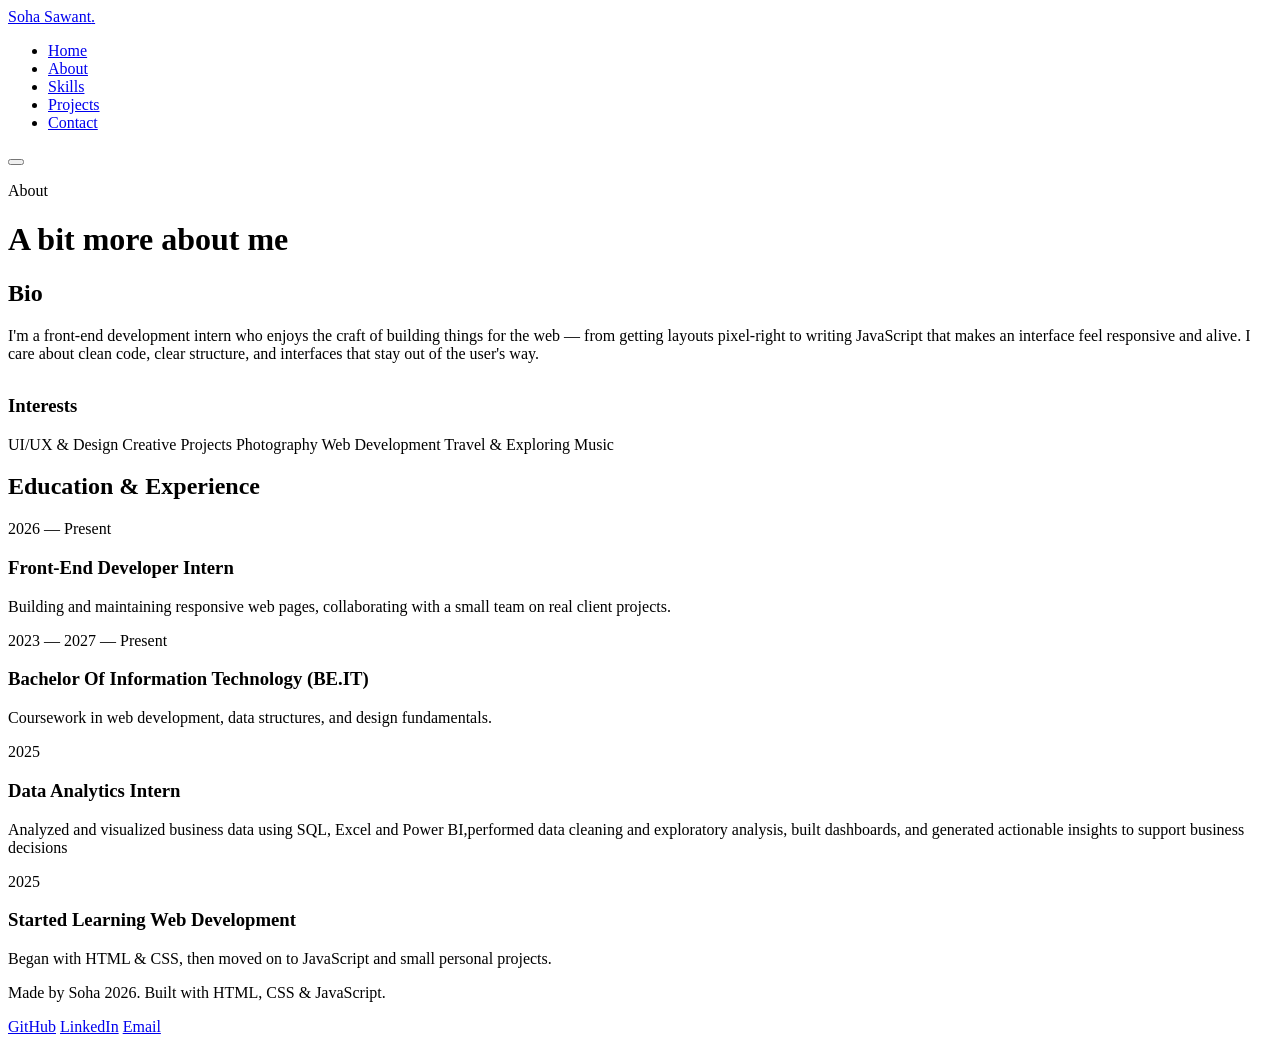
==== about.html @ 658889d8 "Add files via upload" ====
<!DOCTYPE html>
<html lang="en">
<head>
<meta charset="UTF-8" />
<meta name="viewport" content="width=device-width, initial-scale=1.0" />
<title>About — Soha</title>
<link rel="preconnect" href="https://fonts.googleapis.com">
<link href="https://fonts.googleapis.com/css2?family=Fraunces:wght@500;600;700&family=Inter:wght@400;500;600;700&family=IBM+Plex+Mono:wght@400;500&display=swap" rel="stylesheet">
<link rel="stylesheet" href="css/style.css" />
</head>
<body>

<nav class="site-nav">
  <div class="wrap">
    <a href="index.html" class="brand">Soha Sawant<span>.</span></a>
    <ul class="nav-links">
      <li><a href="index.html">Home</a></li>
      <li><a href="about.html" aria-current="page">About</a></li>
      <li><a href="skills.html">Skills</a></li>
      <li><a href="projects.html">Projects</a></li>
      <li><a href="contact.html">Contact</a></li>
    </ul>
    <button class="hamburger" aria-label="Toggle menu">
      <span></span><span></span><span></span>
    </button>
  </div>
</nav>

<header class="page-header wrap">
  <p class="eyebrow">About</p>
  <h1>A bit more about me</h1>
</header>

<section class="wrap">
  <div class="about-grid">
    <div>
      <h2>Bio</h2>
      <p class="muted">I'm a front-end development intern who enjoys the craft of building things for the web — from getting layouts pixel-right to writing JavaScript that makes an interface feel responsive and alive. I care about clean code, clear structure, and interfaces that stay out of the user's way.</p>

      <h3 style="margin-top:32px;">Interests</h3>
      <div class="interest-tags">
        <span>UI/UX & Design</span>
        <span>Creative Projects</span>
        <span>Photography</span>
        <span>Web Development</span>
        <span>Travel & Exploring</span>
        <span>Music</span>
      </div>
    </div>

    <div>
<h2>Education &amp; Experience</h2>
      <div class="timeline">
        <div class="timeline-item">
          <p class="when">2026  — Present</p>
          <h3>Front-End Developer Intern</h3>
          <p class="muted">Building and maintaining responsive web pages, collaborating with a small team on real client projects.</p>
        </div>
        <div class="timeline-item">
          <p class="when">2023 — 2027 — Present</p>
          <h3>Bachelor Of Information Technology (BE.IT)</h3>
          <p class="muted">Coursework in web development, data structures, and design fundamentals.</p>
        </div>
                <div class="timeline-item">
          <p class="when">2025</p>
          <h3>Data Analytics Intern</h3>
          <p class="muted">Analyzed and visualized business data using SQL, Excel and Power BI,performed data cleaning and exploratory analysis, built dashboards, and generated actionable insights to support business decisions</p>
        </div>
        <div class="timeline-item">
          <p class="when">2025</p>
          <h3>Started Learning Web Development</h3>
          <p class="muted">Began with HTML &amp; CSS, then moved on to JavaScript and small personal projects.</p>
        </div>
      </div>
    </div>
  </div>
</section>

<footer>
  <div class="wrap">
    <p> Made by Soha 2026. Built with HTML, CSS &amp; JavaScript.</p>
    <div class="social-row">
      <a href="https://github.com/sohaa01" target="_blank" rel="noopener">GitHub</a>
      <a href="https://linkedin.com/in/soha-sawant-56a708376" target="_blank" rel="noopener">LinkedIn</a>
      <a href="mailto:sawantsoha035@gmail.com">Email</a>
    </div>
  </div>
</footer>

<script src="js/main.js"></script>
</body>
</html>
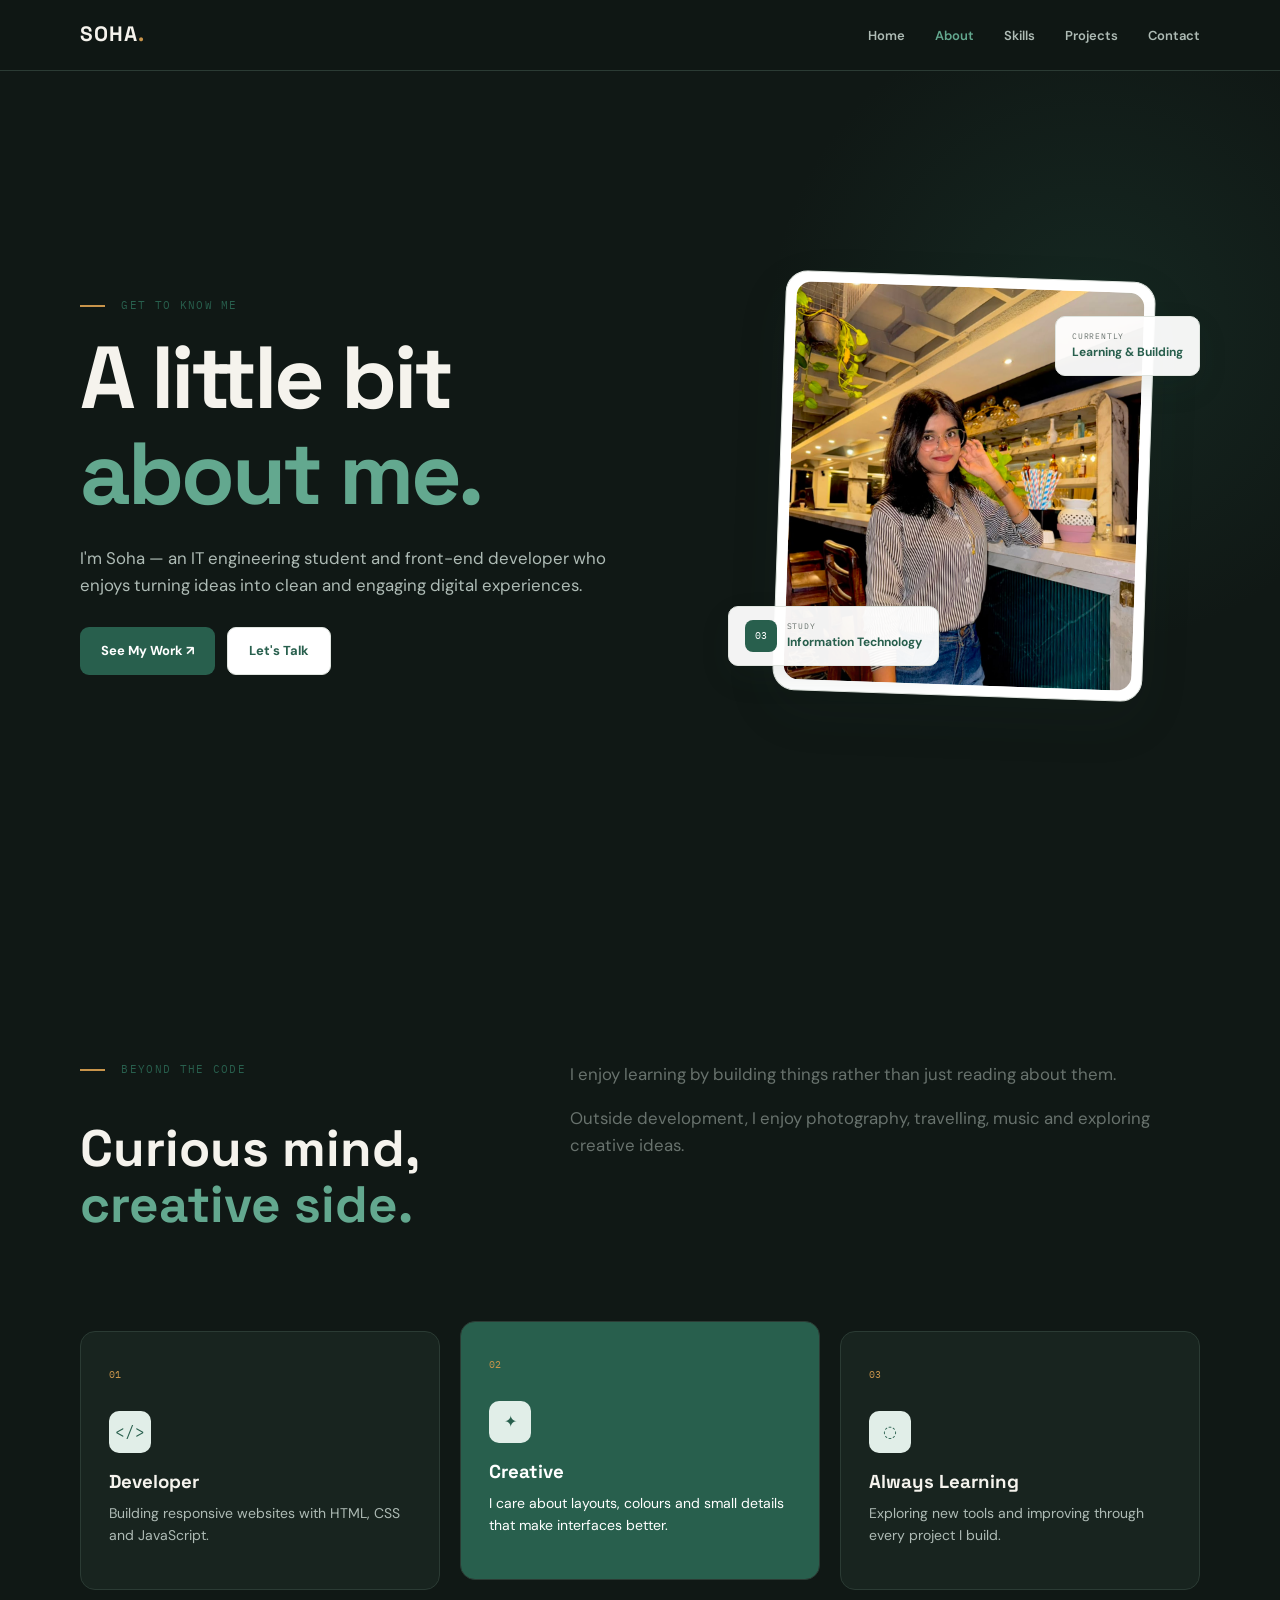
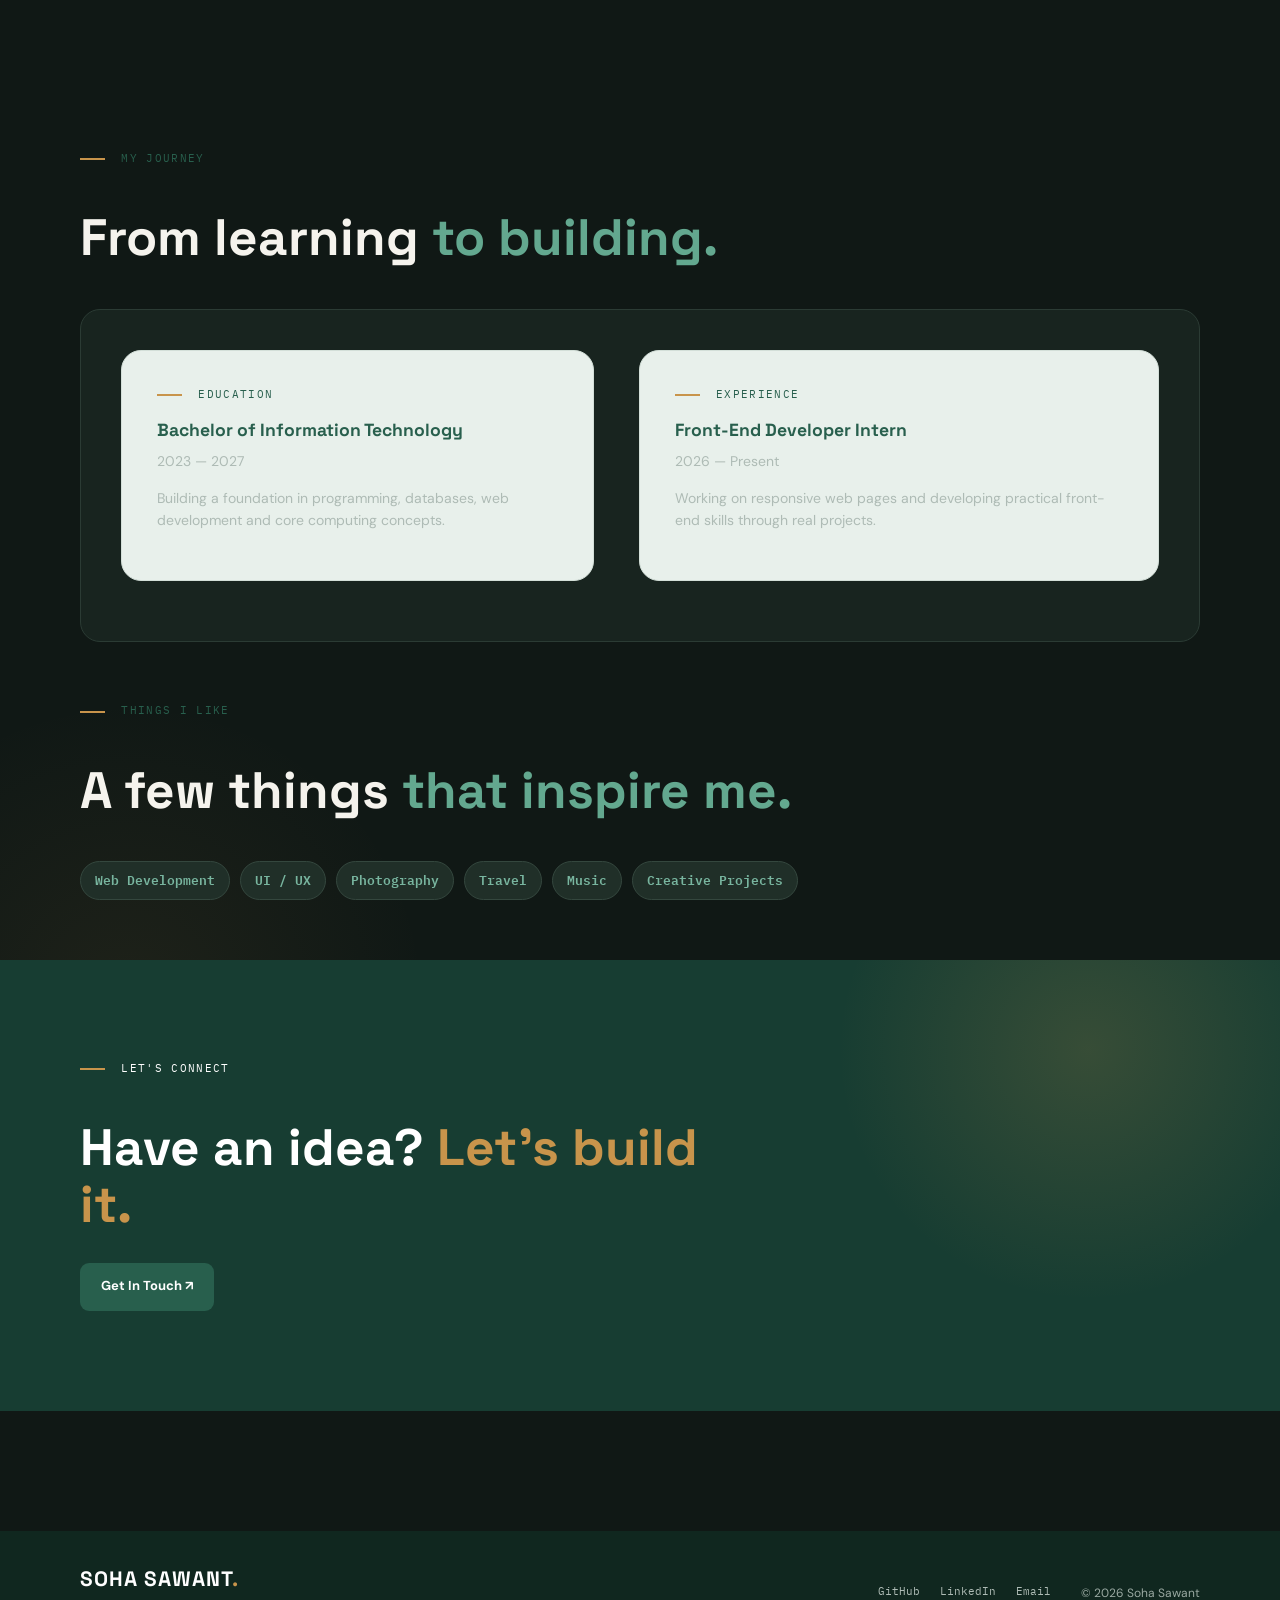
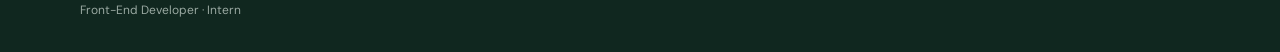
==== commit fd889906: "Update about.html" ====
--- a/about.html
+++ b/about.html
@@ -1,92 +1,473 @@
 <!DOCTYPE html>
 <html lang="en">
 <head>
-<meta charset="UTF-8" />
-<meta name="viewport" content="width=device-width, initial-scale=1.0" />
-<title>About — Soha</title>
-<link rel="preconnect" href="https://fonts.googleapis.com">
-<link href="https://fonts.googleapis.com/css2?family=Fraunces:wght@500;600;700&family=Inter:wght@400;500;600;700&family=IBM+Plex+Mono:wght@400;500&display=swap" rel="stylesheet">
-<link rel="stylesheet" href="css/style.css" />
+  <meta charset="UTF-8" />
+  <meta name="viewport" content="width=device-width, initial-scale=1.0" />
+
+  <title>About — Soha Sawant</title>
+
+  <meta
+    name="description"
+    content="About Soha Sawant — IT engineering student and front-end developer."
+  />
+
+  <link rel="preconnect" href="https://fonts.googleapis.com">
+  <link rel="preconnect" href="https://fonts.gstatic.com" crossorigin>
+
+  <link
+    href="https://fonts.googleapis.com/css2?family=DM+Sans:wght@400;500;600;700&family=Space+Grotesk:wght@500;600;700&family=IBM+Plex+Mono:wght@400;500&display=swap"
+    rel="stylesheet"
+  >
+
+  <link rel="stylesheet" href="css/style.css" />
 </head>
+
 <body>
 
+<!-- ================= NAVIGATION ================= -->
+
 <nav class="site-nav">
+
+  <div class="wrap nav-inner">
+
+    <a href="index.html" class="brand">
+      SOHA<span>.</span>
+    </a>
+
+    <ul class="nav-links">
+
+      <li><a href="index.html">Home</a></li>
+
+      <li><a href="about.html" aria-current="page">About</a></li>
+
+      <li><a href="skills.html">Skills</a></li>
+
+      <li><a href="projects.html">Projects</a></li>
+
+      <li><a href="contact.html">Contact</a></li>
+
+    </ul>
+
+    <button
+      class="hamburger"
+      aria-label="Toggle menu"
+      type="button"
+    >
+      <span></span>
+      <span></span>
+      <span></span>
+    </button>
+
+  </div>
+
+</nav>
+
+
+<main>
+
+<!-- ================= ABOUT HERO ================= -->
+
+<section class="hero about-hero">
+
+  <div class="wrap hero-grid">
+
+    <div class="hero-content">
+
+      <p class="eyebrow">
+        Get to know me
+      </p>
+
+      <h1>
+        A little bit
+        <span>about me.</span>
+      </h1>
+
+      <p class="tagline">
+        I'm Soha — an IT engineering student and
+        front-end developer who enjoys turning ideas
+        into clean and engaging digital experiences.
+      </p>
+
+      <div class="cta-row">
+
+        <a
+          href="projects.html"
+          class="btn btn-primary"
+        >
+          See My Work ↗
+        </a>
+
+        <a
+          href="contact.html"
+          class="btn btn-ghost"
+        >
+          Let's Talk
+        </a>
+
+      </div>
+
+    </div>
+
+
+    <!-- ABOUT VISUAL -->
+
+    <div class="hero-visual">
+
+      <div class="hero-photo">
+
+        <img
+          src="images/myimage.jpg.jpeg"
+          alt="Soha Sawant"
+        />
+
+      </div>
+
+      <div class="floating-card card-top">
+
+        <span class="floating-label">
+          CURRENTLY
+        </span>
+
+        <strong>
+          Learning & Building
+        </strong>
+
+      </div>
+
+      <div class="floating-card card-bottom">
+
+        <span class="floating-number">
+          03
+        </span>
+
+        <div>
+
+          <small>STUDY</small>
+
+          <strong>
+            Information Technology
+          </strong>
+
+        </div>
+
+      </div>
+
+    </div>
+
+  </div>
+
+</section>
+
+
+<!-- ================= QUICK FACTS ================= -->
+
+<section class="intro-section">
+
   <div class="wrap">
-    <a href="index.html" class="brand">Soha Sawant<span>.</span></a>
-    <ul class="nav-links">
-      <li><a href="index.html">Home</a></li>
-      <li><a href="about.html" aria-current="page">About</a></li>
-      <li><a href="skills.html">Skills</a></li>
-      <li><a href="projects.html">Projects</a></li>
-      <li><a href="contact.html">Contact</a></li>
-    </ul>
-    <button class="hamburger" aria-label="Toggle menu">
-      <span></span><span></span><span></span>
-    </button>
-  </div>
-</nav>
-
-<header class="page-header wrap">
-  <p class="eyebrow">About</p>
-  <h1>A bit more about me</h1>
-</header>
-
-<section class="wrap">
-  <div class="about-grid">
+
+    <div class="intro-grid">
+
+      <div>
+
+        <p class="eyebrow">
+          Beyond the Code
+        </p>
+
+        <h2>
+          Curious mind,
+          <span>creative side.</span>
+        </h2>
+
+      </div>
+
+      <div class="intro-copy">
+
+        <p>
+          I enjoy learning by building things rather than
+          just reading about them.
+        </p>
+
+        <p>
+          Outside development, I enjoy photography,
+          travelling, music and exploring creative ideas.
+        </p>
+
+      </div>
+
+    </div>
+
+
+    <!-- INFO CARDS -->
+
+    <div class="feature-grid">
+
+      <article class="feature-card">
+
+        <span class="feature-number">
+          01
+        </span>
+
+        <div class="feature-icon">
+          &lt;/&gt;
+        </div>
+
+        <h3>
+          Developer
+        </h3>
+
+        <p>
+          Building responsive websites with
+          HTML, CSS and JavaScript.
+        </p>
+
+      </article>
+
+
+      <article class="feature-card featured">
+
+        <span class="feature-number">
+          02
+        </span>
+
+        <div class="feature-icon">
+          ✦
+        </div>
+
+        <h3>
+          Creative
+        </h3>
+
+        <p>
+          I care about layouts, colours and
+          small details that make interfaces better.
+        </p>
+
+      </article>
+
+
+      <article class="feature-card">
+
+        <span class="feature-number">
+          03
+        </span>
+
+        <div class="feature-icon">
+          ◌
+        </div>
+
+        <h3>
+          Always Learning
+        </h3>
+
+        <p>
+          Exploring new tools and improving
+          through every project I build.
+        </p>
+
+      </article>
+
+    </div>
+
+  </div>
+
+</section>
+
+
+<!-- ================= JOURNEY ================= -->
+
+<section>
+
+  <div class="wrap">
+
+    <div class="section-head">
+
+      <p class="eyebrow">
+        My Journey
+      </p>
+
+      <h2>
+        From learning
+        <span>to building.</span>
+      </h2>
+
+    </div>
+
+
+    <div class="about-grid">
+
+      <div>
+
+        <p class="eyebrow">
+          Education
+        </p>
+
+        <h3>
+          Bachelor of Information Technology
+        </h3>
+
+        <p class="muted">
+          2023 — 2027
+        </p>
+
+        <p class="muted">
+          Building a foundation in programming,
+          databases, web development and core
+          computing concepts.
+        </p>
+
+      </div>
+
+
+      <div>
+
+        <p class="eyebrow">
+          Experience
+        </p>
+
+        <h3>
+          Front-End Developer Intern
+        </h3>
+
+        <p class="muted">
+          2026 — Present
+        </p>
+
+        <p class="muted">
+          Working on responsive web pages and
+          developing practical front-end skills
+          through real projects.
+        </p>
+
+      </div>
+
+    </div>
+
+  </div>
+
+</section>
+
+
+<!-- ================= INTERESTS ================= -->
+
+<section>
+
+  <div class="wrap">
+
+    <div class="section-head">
+
+      <p class="eyebrow">
+        Things I Like
+      </p>
+
+      <h2>
+        A few things
+        <span>that inspire me.</span>
+      </h2>
+
+    </div>
+
+    <div class="interest-tags">
+
+      <span>Web Development</span>
+
+      <span>UI / UX</span>
+
+      <span>Photography</span>
+
+      <span>Travel</span>
+
+      <span>Music</span>
+      
+      <span>Creative Projects</span>
+
+    </div>
+
+  </div>
+
+</section>
+
+
+<!-- ================= CTA ================= -->
+
+<section class="home-cta">
+
+  <div class="wrap">
+
+    <p class="eyebrow">
+      Let's Connect
+    </p>
+
+    <h2>
+      Have an idea?
+      <span>Let's build it.</span>
+    </h2>
+
+    <a
+      href="contact.html"
+      class="btn btn-primary"
+    >
+      Get In Touch ↗
+    </a>
+
+  </div>
+
+</section>
+
+</main>
+
+
+<!-- ================= FOOTER ================= -->
+
+<footer>
+
+  <div class="wrap footer-inner">
+
     <div>
-      <h2>Bio</h2>
-      <p class="muted">I'm a front-end development intern who enjoys the craft of building things for the web — from getting layouts pixel-right to writing JavaScript that makes an interface feel responsive and alive. I care about clean code, clear structure, and interfaces that stay out of the user's way.</p>
-
-      <h3 style="margin-top:32px;">Interests</h3>
-      <div class="interest-tags">
-        <span>UI/UX & Design</span>
-        <span>Creative Projects</span>
-        <span>Photography</span>
-        <span>Web Development</span>
-        <span>Travel & Exploring</span>
-        <span>Music</span>
-      </div>
-    </div>
-
-    <div>
-<h2>Education &amp; Experience</h2>
-      <div class="timeline">
-        <div class="timeline-item">
-          <p class="when">2026  — Present</p>
-          <h3>Front-End Developer Intern</h3>
-          <p class="muted">Building and maintaining responsive web pages, collaborating with a small team on real client projects.</p>
-        </div>
-        <div class="timeline-item">
-          <p class="when">2023 — 2027 — Present</p>
-          <h3>Bachelor Of Information Technology (BE.IT)</h3>
-          <p class="muted">Coursework in web development, data structures, and design fundamentals.</p>
-        </div>
-                <div class="timeline-item">
-          <p class="when">2025</p>
-          <h3>Data Analytics Intern</h3>
-          <p class="muted">Analyzed and visualized business data using SQL, Excel and Power BI,performed data cleaning and exploratory analysis, built dashboards, and generated actionable insights to support business decisions</p>
-        </div>
-        <div class="timeline-item">
-          <p class="when">2025</p>
-          <h3>Started Learning Web Development</h3>
-          <p class="muted">Began with HTML &amp; CSS, then moved on to JavaScript and small personal projects.</p>
-        </div>
-      </div>
-    </div>
-  </div>
-</section>
-
-<footer>
-  <div class="wrap">
-    <p> Made by Soha 2026. Built with HTML, CSS &amp; JavaScript.</p>
+
+      <a href="index.html" class="footer-brand">
+        SOHA SAWANT<span>.</span>
+      </a>
+
+      <p>
+        Front-End Developer · Intern
+      </p>
+
+    </div>
+
     <div class="social-row">
-      <a href="https://github.com/sohaa01" target="_blank" rel="noopener">GitHub</a>
-      <a href="https://linkedin.com/in/soha-sawant-56a708376" target="_blank" rel="noopener">LinkedIn</a>
-      <a href="mailto:sawantsoha035@gmail.com">Email</a>
-    </div>
-  </div>
+
+      <a
+        href="https://github.com/sohaa01"
+        target="_blank"
+        rel="noopener"
+      >
+        GitHub
+      </a>
+
+      <a
+        href="https://linkedin.com/in/soha-sawant-56a708376"
+        target="_blank"
+        rel="noopener"
+      >
+        LinkedIn
+      </a>
+
+      <a href="mailto:sawantsoha035@gmail.com">
+        Email
+      </a>
+
+    </div>
+
+    <p class="copyright">
+      © 2026 Soha Sawant
+    </p>
+
+  </div>
+
 </footer>
 
+
 <script src="js/main.js"></script>
+
 </body>
 </html>
--- a/css/style.css
+++ b/css/style.css
@@ -0,0 +1,2842 @@
+/* ================================
+   SOHA — PORTFOLIO
+   ================================ */
+
+:root {
+  --bg: #f7f4ed;
+  --white: #fff;
+  --green: #285f4d;
+  --dark-green: #173d32;
+  --gold: #c8944b;
+  --light-green: #e1eee8;
+  --text: #18221e;
+  --muted: #68726d;
+  --border: #dfe4df;
+
+  --heading: "Space Grotesk", sans-serif;
+  --body: "DM Sans", sans-serif;
+  --mono: "IBM Plex Mono", monospace;
+}
+
+* {
+  box-sizing: border-box;
+}
+
+html {
+  scroll-behavior: smooth;
+}
+
+body {
+  margin: 0;
+  background: var(--bg);
+  color: var(--text);
+  font-family: var(--body);
+  line-height: 1.6;
+  overflow-x: hidden;
+}
+
+a {
+  text-decoration: none;
+  color: inherit;
+}
+
+img {
+  display: block;
+  max-width: 100%;
+}
+
+.wrap {
+  width: min(1120px, calc(100% - 64px));
+  margin: auto;
+}
+
+h1,
+h2,
+h3 {
+  font-family: var(--heading);
+  line-height: 1.1;
+}
+
+h1 {
+  font-size: clamp(3rem, 7vw, 5.5rem);
+  margin: 15px 0 22px;
+  letter-spacing: -3px;
+}
+
+h2 {
+  font-size: clamp(2rem, 4vw, 3.3rem);
+}
+
+h3 {
+  margin-bottom: 10px;
+}
+
+p {
+  margin-top: 0;
+}
+
+h1 span,
+h2 span {
+  color: var(--green);
+}
+
+.eyebrow {
+  color: var(--green);
+  font-family: var(--mono);
+  font-size: 11px;
+  letter-spacing: .12em;
+  text-transform: uppercase;
+}
+
+.eyebrow::before {
+  content: "";
+  display: inline-block;
+  width: 25px;
+  height: 2px;
+  margin-right: 8px;
+  vertical-align: middle;
+  background: var(--gold);
+}
+
+
+/* ================================
+   NAVIGATION
+   ================================ */
+
+.site-nav {
+  position: sticky;
+  top: 0;
+  z-index: 100;
+  background: rgba(247, 244, 237, .9);
+  backdrop-filter: blur(12px);
+  border-bottom: 1px solid var(--border);
+}
+
+.nav-inner {
+  min-height: 70px;
+  display: flex;
+  align-items: center;
+  justify-content: space-between;
+}
+
+.brand,
+.footer-brand {
+  font-family: var(--heading);
+  font-weight: 700;
+  font-size: 1.3rem;
+  letter-spacing: .05em;
+}
+
+.brand span,
+.footer-brand span {
+  color: var(--gold);
+}
+
+.nav-links {
+  display: flex;
+  gap: 30px;
+  list-style: none;
+  margin: 0;
+  padding: 0;
+}
+
+.nav-links a {
+  color: var(--muted);
+  font-size: 13px;
+  font-weight: 600;
+}
+
+.nav-links a:hover,
+.nav-links a[aria-current="page"] {
+  color: var(--green);
+}
+
+.hamburger {
+  display: none;
+  padding: 8px;
+  background: var(--white);
+  border: 1px solid var(--border);
+  border-radius: 8px;
+}
+
+.hamburger span {
+  display: block;
+  width: 21px;
+  height: 2px;
+  margin: 4px;
+  background: var(--text);
+}
+
+
+/* ================================
+   HERO
+   ================================ */
+
+.hero {
+  position: relative;
+  padding: 100px 0;
+  min-height: calc(100vh - 70px);
+  display: flex;
+  align-items: center;
+}
+
+.hero-grid {
+  display: grid;
+  grid-template-columns: 1.1fr .9fr;
+  align-items: center;
+  gap: 70px;
+}
+
+.availability {
+  display: inline-flex;
+  align-items: center;
+  gap: 8px;
+  padding: 7px 12px;
+  border: 1px solid var(--border);
+  border-radius: 30px;
+  background: var(--white);
+  color: var(--green);
+  font-family: var(--mono);
+  font-size: 10px;
+}
+
+.availability-dot {
+  width: 7px;
+  height: 7px;
+  border-radius: 50%;
+  background: #4ba66e;
+}
+
+.tagline {
+  max-width: 590px;
+  color: var(--muted);
+  font-size: 1.05rem;
+}
+
+.tagline strong {
+  color: var(--text);
+}
+
+.cta-row {
+  display: flex;
+  gap: 12px;
+  flex-wrap: wrap;
+  margin-top: 28px;
+}
+
+.btn {
+  display: inline-flex;
+  align-items: center;
+  justify-content: center;
+  gap: 8px;
+  min-height: 48px;
+  padding: 12px 21px;
+  border-radius: 9px;
+  font-size: 13px;
+  font-weight: 700;
+  transition: .2s;
+}
+
+.btn-primary {
+  background: var(--green);
+  color: white;
+}
+
+.btn-primary:hover {
+  background: var(--dark-green);
+  transform: translateY(-2px);
+}
+
+.btn-ghost {
+  background: var(--white);
+  color: var(--green);
+  border: 1px solid var(--border);
+}
+
+.btn-ghost:hover {
+  background: var(--light-green);
+  border-color: var(--green);
+}
+
+.social-row {
+  display: flex;
+  gap: 20px;
+  flex-wrap: wrap;
+  margin-top: 25px;
+}
+
+.social-row a {
+  color: var(--muted);
+  font-family: var(--mono);
+  font-size: 11px;
+}
+
+.social-row a:hover {
+  color: var(--green);
+}
+
+
+/* ================================
+   PHOTO
+   ================================ */
+
+.hero-visual {
+  position: relative;
+  min-height: 470px;
+  display: flex;
+  align-items: center;
+  justify-content: center;
+}
+
+.hero-photo {
+  width: min(100%, 370px);
+  aspect-ratio: .88 / 1;
+  padding: 10px;
+  background: var(--white);
+  border: 1px solid var(--border);
+  border-radius: 22px;
+  box-shadow: 0 20px 50px rgba(30, 55, 45, .1);
+  transform: rotate(2deg);
+}
+
+.hero-photo img {
+  width: 100%;
+  height: 100%;
+  object-fit: cover;
+  border-radius: 15px;
+}
+
+.visual-circle {
+  position: absolute;
+  width: 360px;
+  height: 360px;
+  border: 1px solid #b9d0c5;
+  border-radius: 50%;
+  z-index: -1;
+}
+
+.hero-orb {
+  position: absolute;
+  border-radius: 50%;
+  z-index: -2;
+}
+
+.hero-orb-one {
+  width: 220px;
+  height: 220px;
+  right: -70px;
+  top: 20px;
+  background: rgba(200, 148, 75, .12);
+}
+
+.hero-orb-two {
+  width: 160px;
+  height: 160px;
+  left: -80px;
+  bottom: 30px;
+  background: rgba(40, 95, 77, .08);
+}
+
+
+/* ================================
+   FLOATING CARDS
+   ================================ */
+
+.floating-card {
+  position: absolute;
+  padding: 13px 16px;
+  background: rgba(255,255,255,.95);
+  border: 1px solid var(--border);
+  border-radius: 10px;
+  box-shadow: 0 12px 30px rgba(30,55,45,.1);
+  font-size: 12px;
+}
+
+.card-top {
+  top: 65px;
+  right: 0;
+}
+
+.card-bottom {
+  bottom: 55px;
+  left: 0;
+  display: flex;
+  align-items: center;
+  gap: 10px;
+}
+
+.floating-label,
+.floating-card small {
+  display: block;
+  color: var(--muted);
+  font-family: var(--mono);
+  font-size: 8px;
+  letter-spacing: .1em;
+}
+
+.floating-card strong {
+  color: var(--green);
+}
+
+.floating-number {
+  display: grid;
+  place-items: center;
+  width: 32px;
+  height: 32px;
+  background: var(--green);
+  color: white;
+  border-radius: 8px;
+  font-family: var(--mono);
+  font-size: 10px;
+}
+
+
+/* ================================
+   MARQUEE
+   ================================ */
+
+.marquee-section {
+  overflow: hidden;
+  padding: 18px 0;
+  background: var(--dark-green);
+  color: white;
+}
+
+.marquee-track {
+  display: flex;
+  width: max-content;
+  gap: 28px;
+  align-items: center;
+  white-space: nowrap;
+  animation: move 20s linear infinite;
+}
+
+.marquee-track span {
+  font-family: var(--mono);
+  font-size: 11px;
+  letter-spacing: .1em;
+}
+
+.marquee-track b {
+  color: var(--gold);
+}
+
+
+/* ================================
+   INTRO
+   ================================ */
+
+.intro-section {
+  padding: 100px 0;
+}
+
+.intro-grid {
+  display: grid;
+  grid-template-columns: .8fr 1.2fr;
+  gap: 70px;
+  margin-bottom: 55px;
+}
+
+.intro-copy {
+  color: var(--muted);
+  font-size: 1.05rem;
+}
+
+.text-link {
+  display: inline-block;
+  margin-top: 10px;
+  color: var(--green);
+  font-family: var(--mono);
+  font-size: 12px;
+}
+
+.text-link:hover {
+  color: var(--gold);
+}
+
+
+/* ================================
+   FEATURE CARDS
+   ================================ */
+
+.feature-grid {
+  display: grid;
+  grid-template-columns: repeat(3, 1fr);
+  gap: 20px;
+}
+
+.feature-card {
+  padding: 28px;
+  min-height: 230px;
+  background: var(--white);
+  border: 1px solid var(--border);
+  border-radius: 15px;
+  transition: .25s;
+}
+
+.feature-card:hover {
+  transform: translateY(-6px);
+  box-shadow: 0 18px 40px rgba(30,55,45,.1);
+}
+
+.feature-card.featured {
+  background: var(--green);
+  color: white;
+  transform: translateY(-10px);
+}
+
+.feature-card.featured:hover {
+  transform: translateY(-15px);
+}
+
+.feature-card.featured h3,
+.feature-card.featured p {
+  color: white;
+}
+
+.feature-number {
+  color: var(--gold);
+  font-family: var(--mono);
+  font-size: 10px;
+}
+
+.feature-icon {
+  width: 42px;
+  height: 42px;
+  display: grid;
+  place-items: center;
+  margin: 25px 0 18px;
+  border-radius: 10px;
+  background: var(--light-green);
+  color: var(--green);
+  font-family: var(--mono);
+}
+
+.feature-card p {
+  color: var(--muted);
+  font-size: 14px;
+}
+
+
+/* ================================
+   CTA
+   ================================ */
+
+.home-cta {
+  padding: 100px 0;
+  background:
+    radial-gradient(circle at 85% 20%, rgba(200,148,75,.18), transparent 250px),
+    var(--dark-green);
+  color: white;
+}
+
+.home-cta h2 {
+  max-width: 650px;
+  margin-bottom: 30px;
+  color: white;
+}
+
+.home-cta h2 span {
+  color: var(--gold);
+}
+
+.home-cta .eyebrow {
+  color: var(--gold-light);
+}
+
+
+/* ================================
+   FOOTER
+   ================================ */
+
+footer {
+  padding: 32px 0;
+  background: #10271f;
+  color: white;
+}
+
+.footer-inner {
+  display: grid;
+  grid-template-columns: 1fr auto auto;
+  align-items: center;
+  gap: 30px;
+}
+
+footer p {
+  margin: 5px 0 0;
+  color: #9aa9a2;
+  font-size: 12px;
+}
+
+footer .social-row {
+  margin: 0;
+}
+
+footer .social-row a {
+  color: #aebbb5;
+}
+
+.copyright {
+  white-space: nowrap;
+}
+
+
+/* ================================
+   ANIMATION
+   ================================ */
+
+@keyframes move {
+  from {
+    transform: translateX(0);
+  }
+  to {
+    transform: translateX(-30%);
+  }
+}
+
+
+/* ================================
+   TABLET
+   ================================ */
+
+@media (max-width: 900px) {
+
+  .hero-grid {
+    grid-template-columns: 1fr .8fr;
+    gap: 40px;
+  }
+
+  .feature-grid {
+    gap: 14px;
+  }
+
+  .intro-grid {
+    gap: 40px;
+  }
+}
+
+
+/* ================================
+   MOBILE
+   ================================ */
+
+@media (max-width: 760px) {
+
+  .wrap {
+    width: min(100% - 36px, 1120px);
+  }
+
+  .nav-inner {
+    min-height: 64px;
+  }
+
+  .hamburger {
+    display: block;
+  }
+
+  .nav-links {
+    position: absolute;
+    top: 64px;
+    left: 0;
+    right: 0;
+
+    display: flex;
+    flex-direction: column;
+    gap: 0;
+
+    max-height: 0;
+    overflow: hidden;
+
+    background: white;
+    border-bottom: 1px solid var(--border);
+
+    transition: max-height .3s ease;
+  }
+
+  .nav-links.open {
+    max-height: 350px;
+  }
+
+  .nav-links li {
+    border-top: 1px solid var(--border);
+  }
+
+  .nav-links a {
+    display: block;
+    padding: 15px 22px;
+  }
+
+  .hero {
+    padding: 65px 0 75px;
+  }
+
+  .hero-grid {
+    grid-template-columns: 1fr;
+  }
+
+  h1 {
+    font-size: clamp(2.7rem, 13vw, 4rem);
+  }
+
+  .hero-visual {
+    min-height: 390px;
+  }
+
+  .hero-photo {
+    width: min(80vw, 330px);
+  }
+
+  .visual-circle {
+    width: 300px;
+    height: 300px;
+  }
+
+  .intro-section {
+    padding: 75px 0;
+  }
+
+  .intro-grid {
+    grid-template-columns: 1fr;
+    gap: 25px;
+  }
+
+  .feature-grid {
+    grid-template-columns: 1fr;
+  }
+
+  .feature-card.featured {
+    transform: none;
+  }
+
+  .feature-card.featured:hover {
+    transform: translateY(-6px);
+  }
+
+  .home-cta {
+    padding: 75px 0;
+  }
+
+  .footer-inner {
+    grid-template-columns: 1fr;
+    gap: 18px;
+  }
+
+  .copyright {
+    white-space: normal;
+  }
+}
+
+
+/* ================================
+   SMALL PHONES
+   ================================ */
+
+@media (max-width: 420px) {
+
+  .wrap {
+    width: min(100% - 28px, 1120px);
+  }
+
+  .hero {
+    padding-top: 50px;
+  }
+
+  h1 {
+    font-size: 2.6rem;
+    letter-spacing: -2px;
+  }
+
+  .cta-row {
+    flex-direction: column;
+  }
+
+  .btn {
+    width: 100%;
+  }
+
+  .hero-visual {
+    min-height: 340px;
+  }
+
+  .hero-photo {
+    width: 75vw;
+  }
+
+  .visual-circle {
+    width: 250px;
+    height: 250px;
+  }
+
+  .card-top {
+    right: -5px;
+  }
+
+  .card-bottom {
+    left: -5px;
+  }
+}
+/* ================================
+   SKILLS PAGE
+   ================================ */
+
+.skills-intro {
+  max-width: 580px;
+  color: var(--muted);
+  font-size: 1rem;
+  margin-top: 15px;
+}
+
+.skills-section {
+  padding: 40px 0 100px;
+}
+
+.skills-grid {
+  display: grid;
+  grid-template-columns: repeat(2, 1fr);
+  gap: 25px;
+}
+
+.skills-card {
+  padding: 30px;
+  background: var(--white);
+  border: 1px solid var(--border);
+  border-radius: 16px;
+  box-shadow: 0 12px 35px rgba(30,55,45,.06);
+}
+
+.skills-card:hover {
+  transform: translateY(-4px);
+  box-shadow: 0 18px 40px rgba(30,55,45,.1);
+}
+
+.skills-card-head {
+  display: flex;
+  gap: 18px;
+  align-items: flex-start;
+  padding-bottom: 25px;
+  margin-bottom: 25px;
+  border-bottom: 1px solid var(--border);
+}
+
+.skill-number {
+  color: var(--gold);
+  font-family: var(--mono);
+  font-size: 11px;
+}
+
+.skill-category {
+  margin: 0 0 5px;
+  color: var(--green);
+  font-family: var(--mono);
+  font-size: 9px;
+  letter-spacing: .12em;
+}
+
+.skills-card h2 {
+  margin: 0;
+  font-size: 1.5rem;
+}
+
+.skill-row {
+  margin-bottom: 24px;
+}
+
+.skill-row:last-child {
+  margin-bottom: 0;
+}
+
+.label-row {
+  display: flex;
+  justify-content: space-between;
+  margin-bottom: 8px;
+  font-size: 13px;
+  font-weight: 600;
+}
+
+.label-row span:last-child {
+  color: var(--green);
+  font-family: var(--mono);
+  font-size: 10px;
+}
+
+.bar {
+  height: 8px;
+  overflow: hidden;
+  background: var(--light-green);
+  border-radius: 20px;
+}
+
+.bar-fill {
+  width: 0;
+  height: 100%;
+  background: linear-gradient(90deg, var(--green), var(--gold));
+  border-radius: 20px;
+  transition: width 1.2s ease;
+}
+
+
+/* ================================
+   TOOLS
+   ================================ */
+
+.tools-section {
+  margin-top: 80px;
+  padding-top: 55px;
+  border-top: 1px solid var(--border);
+}
+
+.tools-heading {
+  display: flex;
+  justify-content: space-between;
+  gap: 50px;
+  align-items: flex-end;
+  margin-bottom: 30px;
+}
+
+.tools-heading h2 {
+  margin: 5px 0 0;
+}
+
+.tools-heading > p {
+  max-width: 400px;
+  margin: 0;
+  color: var(--muted);
+  font-size: 14px;
+}
+
+.tool-list {
+  display: flex;
+  flex-wrap: wrap;
+  gap: 12px;
+}
+
+.tool-list span {
+  padding: 12px 17px;
+  background: var(--white);
+  border: 1px solid var(--border);
+  border-radius: 10px;
+  color: var(--green);
+  font-family: var(--mono);
+  font-size: 11px;
+  transition: .2s;
+}
+
+.tool-list span:hover {
+  background: var(--light-green);
+  border-color: var(--green);
+  transform: translateY(-3px);
+}
+
+
+/* ================================
+   LEARNING CARD
+   ================================ */
+
+.learning-card {
+  display: grid;
+  grid-template-columns: .8fr 1.2fr;
+  gap: 50px;
+  align-items: center;
+  margin-top: 55px;
+  padding: 40px;
+  background: var(--dark-green);
+  color: white;
+  border-radius: 18px;
+  overflow: hidden;
+}
+
+.learning-card h2 {
+  margin: 8px 0 0;
+  color: white;
+}
+
+.learning-card h2 span {
+  color: var(--gold);
+}
+
+.learning-card p {
+  margin: 0;
+  color: #cbd8d2;
+  font-size: 15px;
+}
+
+
+/* ================================
+   SKILLS MOBILE
+   ================================ */
+
+@media (max-width: 760px) {
+
+  .skills-grid {
+    grid-template-columns: 1fr;
+  }
+
+  .skills-section {
+    padding-top: 20px;
+  }
+
+  .tools-heading {
+    display: block;
+  }
+
+  .tools-heading > p {
+    margin-top: 18px;
+  }
+
+  .learning-card {
+    grid-template-columns: 1fr;
+    gap: 20px;
+    padding: 30px;
+  }
+
+}
+
+@media (max-width: 420px) {
+
+  .skills-card {
+    padding: 22px;
+  }
+
+  .learning-card {
+    padding: 25px;
+  }
+
+  .tool-list span {
+    padding: 10px 13px;
+  }
+
+}
+/* ================================
+   PROJECTS PAGE
+   ================================ */
+
+.projects-intro {
+  max-width: 570px;
+  color: var(--muted);
+  margin-top: 15px;
+}
+
+.projects-section {
+  padding: 40px 0 100px;
+}
+
+.project-grid {
+  display: grid;
+  grid-template-columns: repeat(auto-fit, minmax(320px, 1fr));
+  gap: 28px;
+}
+
+
+/* PROJECT CARD */
+
+.project-card {
+  overflow: hidden;
+  background: var(--white);
+  border: 1px solid var(--border);
+  border-radius: 18px;
+  box-shadow: 0 12px 35px rgba(30,55,45,.07);
+  transition: .3s ease;
+}
+
+.project-card:hover {
+  transform: translateY(-8px);
+  box-shadow: 0 22px 50px rgba(30,55,45,.14);
+}
+
+
+/* PROJECT IMAGE */
+
+.project-thumb {
+  position: relative;
+  height: 300px;
+  overflow: hidden;
+  background: var(--light-green);
+}
+
+.project-thumb img {
+  width: 100%;
+  height: 100%;
+  object-fit: cover;
+  transition: transform .5s ease;
+}
+
+.project-card:hover .project-thumb img {
+  transform: scale(1.06);
+}
+
+.project-overlay {
+  position: absolute;
+  inset: 0;
+  display: flex;
+  justify-content: space-between;
+  align-items: flex-start;
+  padding: 18px;
+  background: linear-gradient(
+    to bottom,
+    rgba(23,61,50,.35),
+    transparent 45%
+  );
+  color: white;
+  font-family: var(--mono);
+  font-size: 10px;
+  letter-spacing: .08em;
+}
+
+.project-overlay span:first-child {
+  font-size: 18px;
+  color: var(--gold);
+}
+
+
+/* PROJECT CONTENT */
+
+.project-body {
+  padding: 28px;
+}
+
+.project-top {
+  display: flex;
+  justify-content: space-between;
+  margin-bottom: 10px;
+}
+
+.project-type,
+.project-year {
+  font-family: var(--mono);
+  font-size: 9px;
+  letter-spacing: .1em;
+}
+
+.project-type {
+  color: var(--green);
+}
+
+.project-year {
+  color: var(--muted);
+}
+
+.project-body h2 {
+  margin: 0 0 12px;
+  font-size: 1.8rem;
+}
+
+.project-body p {
+  color: var(--muted);
+  font-size: 14px;
+  line-height: 1.7;
+  margin-bottom: 20px;
+}
+
+
+/* TECH TAGS */
+
+.tech-tags {
+  display: flex;
+  flex-wrap: wrap;
+  gap: 8px;
+  margin-bottom: 25px;
+}
+
+.tech-tags span {
+  padding: 6px 10px;
+  background: var(--light-green);
+  border-radius: 20px;
+  color: var(--green);
+  font-family: var(--mono);
+  font-size: 9px;
+}
+
+
+/* PROJECT BUTTONS */
+
+.project-links {
+  display: flex;
+  gap: 10px;
+}
+
+.project-btn {
+  display: inline-flex;
+  align-items: center;
+  justify-content: space-between;
+  gap: 18px;
+  min-width: 125px;
+  padding: 11px 14px;
+  border-radius: 9px;
+  font-size: 11px;
+  font-weight: 700;
+  transition: .2s ease;
+}
+
+.live-btn {
+  background: var(--green);
+  color: white;
+}
+
+.live-btn:hover {
+  background: var(--dark-green);
+  transform: translateY(-2px);
+}
+
+.code-btn {
+  background: var(--white);
+  color: var(--green);
+  border: 1px solid var(--border);
+}
+
+.code-btn:hover {
+  background: var(--light-green);
+  border-color: var(--green);
+  transform: translateY(-2px);
+}
+
+
+/* PROJECT CTA */
+
+.project-cta {
+  padding: 90px 0;
+  background:
+    radial-gradient(
+      circle at 85% 20%,
+      rgba(200,148,75,.18),
+      transparent 250px
+    ),
+    var(--dark-green);
+  color: white;
+}
+
+.project-cta h2 {
+  max-width: 600px;
+  margin: 8px 0 15px;
+  color: white;
+}
+
+.project-cta h2 span {
+  color: var(--gold);
+}
+
+.project-cta > .wrap > p:not(.eyebrow) {
+  color: #cbd8d2;
+  margin-bottom: 25px;
+}
+
+
+/* MOBILE */
+
+@media (max-width: 760px) {
+
+  .projects-section {
+    padding-top: 20px;
+  }
+
+  .project-grid {
+    grid-template-columns: 1fr;
+  }
+
+  .project-thumb {
+    height: 250px;
+  }
+
+  .project-body {
+    padding: 23px;
+  }
+
+  .project-links {
+    flex-direction: column;
+  }
+
+  .project-btn {
+    width: 100%;
+  }
+
+  .project-cta {
+    padding: 70px 0;
+  }
+
+}
+/* ================================
+   CONTACT PAGE
+   ================================ */
+
+.contact-intro {
+  max-width: 600px;
+  color: var(--muted);
+  font-size: 1.05rem;
+  margin-top: 20px;
+}
+
+.contact-section {
+  padding: 30px 0 100px;
+}
+
+.contact-grid {
+  display: grid;
+  grid-template-columns: 1fr 1fr;
+  gap: 28px;
+  align-items: stretch;
+}
+
+.contact-card,
+.contact-form-card {
+  background: var(--white);
+  border: 1px solid var(--border);
+  border-radius: 18px;
+  padding: 40px;
+}
+
+.contact-card {
+  background: var(--light-green);
+}
+
+.contact-card h2 {
+  margin: 15px 0 20px;
+  max-width: 450px;
+}
+
+.contact-description {
+  color: var(--muted);
+  max-width: 470px;
+}
+
+.contact-details {
+  margin-top: 35px;
+  display: grid;
+  gap: 12px;
+}
+
+.contact-item {
+  display: flex;
+  align-items: center;
+  gap: 14px;
+  padding: 15px;
+  background: var(--white);
+  border: 1px solid var(--border);
+  border-radius: 12px;
+  transition: .2s;
+}
+
+.contact-item:hover {
+  transform: translateX(5px);
+  border-color: var(--green);
+  box-shadow: 0 10px 25px rgba(30,55,45,.08);
+}
+
+.contact-icon {
+  width: 40px;
+  height: 40px;
+  display: grid;
+  place-items: center;
+  flex-shrink: 0;
+  background: var(--green);
+  color: white;
+  border-radius: 9px;
+  font-family: var(--mono);
+  font-size: 11px;
+  font-weight: 600;
+}
+
+.contact-item small {
+  display: block;
+  color: var(--muted);
+  font-family: var(--mono);
+  font-size: 9px;
+  text-transform: uppercase;
+  letter-spacing: .08em;
+}
+
+.contact-item strong {
+  display: block;
+  margin-top: 2px;
+  color: var(--text);
+  font-size: 13px;
+}
+
+.contact-arrow {
+  margin-left: auto;
+  color: var(--gold);
+  font-size: 18px;
+}
+
+.contact-form-card {
+  box-shadow: 0 18px 45px rgba(30,55,45,.08);
+}
+
+.form-heading {
+  display: flex;
+  align-items: center;
+  gap: 15px;
+  margin-bottom: 30px;
+}
+
+.form-heading span {
+  color: var(--gold);
+  font-family: var(--mono);
+  font-size: 12px;
+}
+
+.form-heading h3 {
+  margin: 0;
+  font-size: 1.4rem;
+}
+
+.field {
+  margin-bottom: 20px;
+}
+
+.field label {
+  display: block;
+  margin-bottom: 7px;
+  color: var(--text);
+  font-size: 13px;
+  font-weight: 600;
+}
+
+.field input,
+.field textarea {
+  width: 100%;
+  padding: 13px 14px;
+  border: 1px solid var(--border);
+  border-radius: 9px;
+  background: #fafbf9;
+  color: var(--text);
+  font-family: var(--body);
+  font-size: 14px;
+  outline: none;
+  transition: .2s;
+}
+
+.field textarea {
+  min-height: 130px;
+  resize: vertical;
+}
+
+.field input:focus,
+.field textarea:focus {
+  border-color: var(--green);
+  background: var(--white);
+  box-shadow: 0 0 0 3px rgba(40,95,77,.08);
+}
+
+.field input::placeholder,
+.field textarea::placeholder {
+  color: #9aa49f;
+}
+
+.error-msg {
+  display: none;
+  margin: 5px 0 0;
+  color: #b54b4b;
+  font-size: 11px;
+}
+
+.field.error input,
+.field.error textarea {
+  border-color: #b54b4b;
+}
+
+.field.error .error-msg {
+  display: block;
+}
+
+.contact-form-card .btn {
+  border: 0;
+  cursor: pointer;
+}
+
+.contact-cta {
+  text-align: left;
+}
+
+
+/* ================================
+   CONTACT MOBILE
+   ================================ */
+
+@media (max-width: 760px) {
+
+  .contact-section {
+    padding: 20px 0 70px;
+  }
+
+  .contact-grid {
+    grid-template-columns: 1fr;
+  }
+
+  .contact-card,
+  .contact-form-card {
+    padding: 28px 22px;
+  }
+
+  .contact-card h2 {
+    font-size: 2rem;
+  }
+
+  .contact-item strong {
+    font-size: 12px;
+    word-break: break-word;
+  }
+
+}
+/* ================================
+   ABOUT PAGE
+   ================================ */
+
+.page-header {
+  padding: 85px 0 55px;
+}
+
+.page-header h1 {
+  max-width: 750px;
+  margin-top: 12px;
+}
+
+.about-grid {
+  display: grid;
+  grid-template-columns: .9fr 1.1fr;
+  gap: 70px;
+  padding-bottom: 100px;
+}
+
+.about-grid > div {
+  background: var(--white);
+  border: 1px solid var(--border);
+  border-radius: 18px;
+  padding: 35px;
+}
+
+.about-grid h2 {
+  font-size: 1.8rem;
+  margin-top: 0;
+  margin-bottom: 20px;
+}
+
+.about-grid h3 {
+  font-size: 1.1rem;
+}
+
+.muted {
+  color: var(--muted);
+  font-size: 14px;
+}
+
+
+/* INTERESTS */
+
+.interest-tags {
+  display: flex;
+  flex-wrap: wrap;
+  gap: 10px;
+  margin-top: 18px;
+}
+
+.interest-tags span {
+  padding: 9px 13px;
+  background: var(--light-green);
+  color: var(--green);
+  border: 1px solid #cbded5;
+  border-radius: 30px;
+  font-family: var(--mono);
+  font-size: 10px;
+  transition: .2s;
+}
+
+.interest-tags span:hover {
+  background: var(--green);
+  color: white;
+  transform: translateY(-2px);
+}
+
+
+/* TIMELINE */
+
+.timeline {
+  position: relative;
+  padding-left: 25px;
+  border-left: 2px solid #cbded5;
+}
+
+.timeline-item {
+  position: relative;
+  padding: 0 0 35px 20px;
+}
+
+.timeline-item:last-child {
+  padding-bottom: 0;
+}
+
+.timeline-item::before {
+  content: "";
+  position: absolute;
+  width: 10px;
+  height: 10px;
+  left: -31px;
+  top: 5px;
+  background: var(--gold);
+  border: 3px solid var(--bg);
+  border-radius: 50%;
+}
+
+.timeline-item .when {
+  margin-bottom: 6px;
+  color: var(--gold);
+  font-family: var(--mono);
+  font-size: 10px;
+  letter-spacing: .05em;
+}
+
+.timeline-item h3 {
+  margin: 0 0 7px;
+  font-size: 1.05rem;
+}
+
+.timeline-item p {
+  margin-bottom: 0;
+}
+
+
+/* ABOUT MOBILE */
+
+@media (max-width: 760px) {
+
+  .page-header {
+    padding: 60px 0 35px;
+  }
+
+  .about-grid {
+    grid-template-columns: 1fr;
+    gap: 20px;
+    padding-bottom: 70px;
+  }
+
+  .about-grid > div {
+    padding: 25px;
+  }
+
+  .about-grid h2 {
+    font-size: 1.6rem;
+  }
+
+}
+/* ================================
+   PROJECTS PAGE
+   ================================ */
+
+.projects-intro {
+  max-width: 620px;
+  color: var(--muted);
+  font-size: 1.05rem;
+  margin-top: 20px;
+}
+
+.projects-section {
+  padding: 20px 0 100px;
+  background:
+    radial-gradient(
+      circle at 10% 20%,
+      rgba(40, 95, 77, .10),
+      transparent 300px
+    ),
+    radial-gradient(
+      circle at 90% 70%,
+      rgba(200, 148, 75, .10),
+      transparent 280px
+    );
+}
+
+.project-grid {
+  display: grid;
+  grid-template-columns: repeat(2, 1fr);
+  gap: 28px;
+}
+
+.project-card {
+  overflow: hidden;
+  background: var(--white);
+  border: 1px solid var(--border);
+  border-radius: 20px;
+  box-shadow: 0 12px 35px rgba(30, 55, 45, .07);
+  transition: .3s ease;
+}
+
+.project-card:hover {
+  transform: translateY(-8px);
+  box-shadow: 0 22px 50px rgba(30, 55, 45, .13);
+}
+
+
+/* PROJECT IMAGE */
+
+.project-thumb {
+  position: relative;
+  height: 300px;
+  overflow: hidden;
+  background: var(--light-green);
+}
+
+.project-thumb img {
+  width: 100%;
+  height: 100%;
+  object-fit: cover;
+  transition: .5s ease;
+}
+
+.project-card:hover .project-thumb img {
+  transform: scale(1.05);
+}
+
+.project-overlay {
+  position: absolute;
+  inset: 0;
+  display: flex;
+  align-items: flex-start;
+  justify-content: space-between;
+  padding: 18px;
+  background: linear-gradient(
+    to bottom,
+    rgba(23, 61, 50, .45),
+    transparent 45%
+  );
+  color: white;
+  font-family: var(--mono);
+  font-size: 10px;
+  letter-spacing: .08em;
+}
+
+
+/* PROJECT CONTENT */
+
+.project-body {
+  padding: 30px;
+}
+
+.project-top {
+  display: flex;
+  align-items: center;
+  justify-content: space-between;
+  margin-bottom: 10px;
+}
+
+.project-type {
+  color: var(--green);
+  font-family: var(--mono);
+  font-size: 9px;
+  letter-spacing: .1em;
+}
+
+.project-year {
+  color: var(--muted);
+  font-family: var(--mono);
+  font-size: 10px;
+}
+
+.project-body h2 {
+  margin: 8px 0 12px;
+  font-size: 2rem;
+}
+
+.project-body p {
+  color: var(--muted);
+  font-size: 14px;
+  line-height: 1.7;
+}
+
+
+/* TECH TAGS */
+
+.tech-tags {
+  display: flex;
+  flex-wrap: wrap;
+  gap: 8px;
+  margin: 22px 0;
+}
+
+.tech-tags span {
+  padding: 7px 11px;
+  border-radius: 20px;
+  background: var(--light-green);
+  color: var(--green);
+  font-family: var(--mono);
+  font-size: 9px;
+  border: 1px solid #cbded5;
+}
+
+
+/* PROJECT BUTTONS */
+
+.project-links {
+  display: flex;
+  gap: 10px;
+  margin-top: 22px;
+}
+
+.project-btn {
+  display: inline-flex;
+  align-items: center;
+  justify-content: space-between;
+  gap: 15px;
+  min-height: 44px;
+  padding: 10px 15px;
+  border-radius: 9px;
+  font-family: var(--mono);
+  font-size: 10px;
+  font-weight: 500;
+  transition: .2s ease;
+}
+
+.live-btn {
+  flex: 1;
+  background: var(--green);
+  color: white;
+}
+
+.live-btn:hover {
+  background: var(--dark-green);
+  transform: translateY(-2px);
+}
+
+.code-btn {
+  flex: 1;
+  background: var(--white);
+  color: var(--green);
+  border: 1px solid var(--green);
+}
+
+.code-btn:hover {
+  background: var(--light-green);
+  transform: translateY(-2px);
+}
+
+
+/* PROJECT CTA */
+
+.project-cta {
+  padding: 100px 0;
+  background:
+    radial-gradient(
+      circle at 80% 20%,
+      rgba(200, 148, 75, .18),
+      transparent 280px
+    ),
+    var(--dark-green);
+  color: white;
+}
+
+.project-cta h2 {
+  max-width: 600px;
+  margin: 15px 0;
+}
+
+.project-cta h2 span {
+  color: var(--gold);
+}
+
+.project-cta p:not(.eyebrow) {
+  max-width: 500px;
+  color: #b7c5bf;
+  margin-bottom: 25px;
+}
+
+
+/* ================================
+   PROJECT MOBILE
+   ================================ */
+
+@media (max-width: 760px) {
+
+  .projects-section {
+    padding: 10px 0 70px;
+  }
+
+  .project-grid {
+    grid-template-columns: 1fr;
+  }
+
+  .project-thumb {
+    height: 230px;
+  }
+
+  .project-body {
+    padding: 24px;
+  }
+
+  .project-body h2 {
+    font-size: 1.7rem;
+  }
+
+  .project-links {
+    flex-direction: column;
+  }
+
+  .project-btn {
+    width: 100%;
+  }
+
+  .project-cta {
+    padding: 70px 0;
+  }
+
+}
+/* ================================
+   ABOUT PAGE
+   ================================ */
+
+.page-header {
+  padding: 85px 0 55px;
+}
+
+.page-header h1 {
+  max-width: 700px;
+}
+
+/* About layout */
+.about-grid {
+  display: grid;
+  grid-template-columns: 1fr 1.1fr;
+  gap: 30px;
+  padding-bottom: 90px;
+}
+
+.about-grid > div {
+  background: #e8f0eb;
+  padding: 35px;
+  border: 1px solid #d3dfd8;
+  border-radius: 20px;
+  transition: .25s;
+}
+
+.about-grid > div:hover {
+  transform: translateY(-5px);
+  box-shadow: 0 18px 40px rgba(40, 95, 77, .10);
+}
+
+.about-grid h2 {
+  margin-top: 0;
+  color: var(--dark-green);
+}
+
+.about-grid h3 {
+  color: var(--green);
+}
+
+.muted {
+  color: var(--muted);
+}
+
+/* Interests */
+.interest-tags {
+  display: flex;
+  flex-wrap: wrap;
+  gap: 10px;
+  margin-top: 18px;
+}
+
+.interest-tags span {
+  padding: 9px 14px;
+  border-radius: 30px;
+  background: white;
+  border: 1px solid #d3dfd8;
+  color: var(--green);
+  font-size: 12px;
+  font-weight: 600;
+  transition: .2s;
+}
+
+.interest-tags span:hover {
+  background: var(--green);
+  color: white;
+  transform: translateY(-3px);
+}
+
+/* Timeline */
+.timeline {
+  position: relative;
+  margin-top: 25px;
+  padding-left: 25px;
+  border-left: 2px solid #b9d0c5;
+}
+
+.timeline-item {
+  position: relative;
+  margin-bottom: 32px;
+  padding: 20px;
+  background: white;
+  border-radius: 14px;
+  border: 1px solid var(--border);
+  transition: .25s;
+}
+
+.timeline-item:last-child {
+  margin-bottom: 0;
+}
+
+.timeline-item::before {
+  content: "";
+  position: absolute;
+  left: -34px;
+  top: 24px;
+  width: 12px;
+  height: 12px;
+  background: var(--gold);
+  border: 3px solid var(--bg);
+  border-radius: 50%;
+}
+
+.timeline-item:hover {
+  transform: translateX(5px);
+  box-shadow: 0 12px 30px rgba(40, 95, 77, .10);
+}
+
+.timeline-item h3 {
+  margin: 5px 0 8px;
+}
+
+.timeline-item p {
+  margin-bottom: 0;
+}
+
+.when {
+  color: var(--gold);
+  font-family: var(--mono);
+  font-size: 10px;
+  font-weight: 600;
+  letter-spacing: .08em;
+}
+
+/* Mobile */
+@media (max-width: 760px) {
+
+  .page-header {
+    padding: 60px 0 40px;
+  }
+
+  .about-grid {
+    grid-template-columns: 1fr;
+    padding-bottom: 60px;
+  }
+
+  .about-grid > div {
+    padding: 25px;
+  }
+
+  .timeline {
+    padding-left: 20px;
+  }
+
+  .timeline-item::before {
+    left: -29px;
+  }
+
+}
+/* ================================
+   EXTRA PAGE STYLING
+   ================================ */
+
+/* ABOUT PAGE */
+.about-grid {
+  background: #edf4ef;
+  padding: 45px;
+  border-radius: 20px;
+  border: 1px solid #d5e2da;
+}
+
+.timeline-item {
+  background: #fff;
+  padding: 22px;
+  margin-bottom: 18px;
+  border-left: 4px solid var(--gold);
+  border-radius: 12px;
+  transition: .2s;
+}
+
+.timeline-item:hover {
+  transform: translateX(5px);
+  box-shadow: 0 10px 25px rgba(30,55,45,.08);
+}
+
+.interest-tags {
+  display: flex;
+  flex-wrap: wrap;
+  gap: 10px;
+}
+
+.interest-tags span {
+  padding: 9px 14px;
+  background: #fff;
+  border: 1px solid #d5e2da;
+  border-radius: 20px;
+  color: var(--green);
+  font-size: 13px;
+}
+
+
+/* SKILLS PAGE */
+.skills-grid {
+  background: #edf4ef;
+  padding: 40px;
+  border-radius: 20px;
+  border: 1px solid #d5e2da;
+}
+
+.skill-row {
+  margin-bottom: 28px;
+}
+
+.label-row {
+  display: flex;
+  justify-content: space-between;
+  margin-bottom: 8px;
+  font-weight: 600;
+}
+
+.label-row span:last-child {
+  color: var(--gold);
+  font-family: var(--mono);
+  font-size: 12px;
+}
+
+.bar {
+  height: 9px;
+  background: #dce7e1;
+  border-radius: 20px;
+  overflow: hidden;
+}
+
+.bar-fill {
+  height: 100%;
+  width: 0;
+  background: var(--green);
+  border-radius: 20px;
+  transition: width 1s ease;
+}
+
+.tool-list {
+  display: flex;
+  flex-wrap: wrap;
+  gap: 12px;
+}
+
+.tool-list span {
+  padding: 12px 18px;
+  background: #edf4ef;
+  border: 1px solid #d5e2da;
+  border-radius: 10px;
+  color: var(--green);
+  font-weight: 600;
+}
+
+
+/* PROJECTS PAGE */
+.projects-section {
+  background: #edf4ef;
+  padding: 80px 0;
+}
+
+.project-card {
+  background: white;
+  border-radius: 20px;
+  overflow: hidden;
+  border: 1px solid #d5e2da;
+  transition: .25s;
+}
+
+.project-card:hover {
+  transform: translateY(-8px);
+  box-shadow: 0 20px 45px rgba(30,55,45,.12);
+}
+
+.project-thumb {
+  position: relative;
+  overflow: hidden;
+  background: #dfeae4;
+}
+
+.project-thumb img {
+  width: 100%;
+  height: 300px;
+  object-fit: cover;
+  transition: .4s;
+}
+
+.project-card:hover .project-thumb img {
+  transform: scale(1.04);
+}
+
+.project-body {
+  padding: 30px;
+}
+
+.tech-tags span {
+  display: inline-block;
+  padding: 6px 11px;
+  margin: 4px 5px 4px 0;
+  background: #e1eee8;
+  color: var(--green);
+  border-radius: 20px;
+  font-size: 11px;
+  font-family: var(--mono);
+}
+
+.project-links {
+  display: flex;
+  gap: 12px;
+  margin-top: 25px;
+  flex-wrap: wrap;
+}
+
+.project-btn {
+  display: inline-flex;
+  align-items: center;
+  gap: 8px;
+  padding: 11px 17px;
+  border-radius: 8px;
+  font-size: 12px;
+  font-weight: 700;
+  transition: .2s;
+}
+
+.live-btn {
+  background: var(--green);
+  color: white;
+}
+
+.live-btn:hover {
+  background: var(--dark-green);
+  transform: translateY(-2px);
+}
+
+.code-btn {
+  background: #edf4ef;
+  color: var(--green);
+  border: 1px solid #cbdcd3;
+}
+
+.code-btn:hover {
+  background: var(--gold);
+  color: white;
+}
+
+
+/* CONTACT PAGE */
+.contact-grid {
+  background: #edf4ef;
+  padding: 45px;
+  border-radius: 20px;
+  border: 1px solid #d5e2da;
+}
+
+.field input,
+.field textarea {
+  background: white;
+  border: 1px solid #d5e2da;
+  border-radius: 9px;
+  padding: 13px;
+}
+
+.field input:focus,
+.field textarea:focus {
+  outline: none;
+  border-color: var(--green);
+  box-shadow: 0 0 0 3px rgba(40,95,77,.08);
+}
+
+.contact-info {
+  background: var(--dark-green);
+  color: white;
+  padding: 30px;
+  border-radius: 15px;
+}
+
+.contact-info a {
+  color: #dce9e2;
+}
+
+.contact-info a:hover {
+  color: var(--gold);
+}
+
+
+/* PAGE HEADERS */
+.page-header {
+  padding-top: 75px;
+  padding-bottom: 55px;
+}
+
+.page-header h1 {
+  max-width: 800px;
+}
+
+
+/* MOBILE */
+@media (max-width: 760px) {
+
+  .about-grid,
+  .skills-grid,
+  .contact-grid {
+    padding: 25px;
+  }
+
+  .projects-section {
+    padding: 55px 0;
+  }
+
+  .project-thumb img {
+    height: 220px;
+  }
+
+  .project-body {
+    padding: 22px;
+  }
+
+}
+/* NEW BACKGROUND */
+
+body {
+  background:
+    radial-gradient(
+      circle at 85% 15%,
+      rgba(190, 120, 130, 0.14),
+      transparent 280px
+    ),
+    radial-gradient(
+      circle at 10% 75%,
+      rgba(40, 95, 77, 0.08),
+      transparent 300px
+    ),
+    #faf5f2;
+}
+
+.hero {
+  background:
+    linear-gradient(
+      135deg,
+      rgba(246, 226, 225, 0.65),
+      rgba(250, 245, 242, 0.3)
+    );
+}
+/* DARK PROFESSIONAL BACKGROUND */
+
+body {
+  background:
+    radial-gradient(
+      circle at 85% 15%,
+      rgba(40, 95, 77, 0.25),
+      transparent 300px
+    ),
+    radial-gradient(
+      circle at 10% 80%,
+      rgba(200, 148, 75, 0.10),
+      transparent 280px
+    ),
+    #101815;
+  color: #f5f3ed;
+}
+
+/* Keep cards readable */
+.feature-card,
+.project-card,
+.about-grid,
+.skills-grid,
+.contact-grid {
+  background: #18241f;
+  border-color: #2b3b34;
+}
+
+/* Text */
+.muted,
+.tagline,
+.project-card p,
+.feature-card p {
+  color: #aebbb5;
+}
+
+/* Headings */
+h1,
+h2,
+h3 {
+  color: #f5f3ed;
+}
+
+/* Green highlights */
+h1 span,
+h2 span {
+  color: #63a88f;
+}
+
+/* Navigation */
+.site-nav {
+  background: rgba(16, 24, 21, 0.92);
+  border-color: #2b3b34;
+}
+
+.nav-links a,
+.social-row a {
+  color: #aebbb5;
+}
+
+.nav-links a:hover,
+.nav-links a[aria-current="page"],
+.social-row a:hover {
+  color: #63a88f;
+}
+
+/* About / Skills / Contact sections */
+.about-grid,
+.skills-grid,
+.contact-grid {
+  background: #18241f;
+}
+
+/* Project section */
+.projects-section {
+  background: #141e1a;
+}
+
+/* Tool tags */
+.tool-list span,
+.interest-tags span {
+  background: #202f28;
+  border-color: #34473e;
+  color: #78b59f;
+}
+/* =========================
+   GLOBAL DARK THEME
+========================= */
+
+body {
+  margin: 0;
+  background:
+    radial-gradient(
+      circle at 85% 10%,
+      rgba(40, 95, 77, 0.22),
+      transparent 320px
+    ),
+    radial-gradient(
+      circle at 10% 80%,
+      rgba(200, 148, 75, 0.08),
+      transparent 300px
+    ),
+    #101815;
+  color: #f5f3ed;
+}
+
+
+/* =========================
+   NAVIGATION
+========================= */
+
+.site-nav {
+  background: rgba(16, 24, 21, 0.95);
+  border-color: #2b3b34;
+}
+
+.nav-links a,
+.social-row a {
+  color: #aebbb5;
+}
+
+.nav-links a:hover,
+.nav-links a[aria-current="page"],
+.social-row a:hover {
+  color: #63a88f;
+}
+
+
+/* =========================
+   HEADINGS & TEXT
+========================= */
+
+h1,
+h2,
+h3 {
+  color: #f5f3ed;
+}
+
+h1 span,
+h2 span {
+  color: #63a88f;
+}
+
+.muted,
+.tagline,
+.project-card p,
+.feature-card p {
+  color: #aebbb5;
+}
+
+
+/* =========================
+   HOME PAGE
+   Make the whole page consistent
+========================= */
+
+.hero,
+.home,
+.home-section,
+.hero-section {
+  background: transparent !important;
+}
+
+
+/* =========================
+   CARDS
+========================= */
+
+.feature-card,
+.project-card,
+.about-grid,
+.skills-grid,
+.contact-grid {
+  background: #18241f;
+  border-color: #2b3b34;
+}
+
+
+/* =========================
+   ABOUT PAGE SPACING
+========================= */
+
+.about-grid {
+  padding: 40px;
+  gap: 45px;
+  margin-top: 30px;
+  margin-bottom: 50px;
+}
+
+.about-grid > * {
+  margin-bottom: 20px;
+}
+
+
+/* =========================
+   SKILLS PAGE SPACING
+========================= */
+
+.skills-grid {
+  padding: 40px;
+  gap: 30px;
+  margin-top: 30px;
+  margin-bottom: 50px;
+}
+
+
+/* =========================
+   CONTACT PAGE SPACING
+========================= */
+
+.contact-grid {
+  padding: 40px;
+  gap: 35px;
+  margin-top: 30px;
+  margin-bottom: 50px;
+}
+
+
+/* =========================
+   PROJECTS
+========================= */
+
+.projects-section {
+  background: transparent;
+  padding-top: 50px;
+  padding-bottom: 60px;
+}
+
+.project-card {
+  padding: 25px;
+}
+
+
+/* =========================
+   TOOL / INTEREST TAGS
+========================= */
+
+.tool-list span,
+.interest-tags span {
+  background: #202f28;
+  border-color: #34473e;
+  color: #78b59f;
+  padding: 8px 14px;
+  border-radius: 20px;
+}
+
+
+/* =========================
+   GENERAL SECTION SPACING
+========================= */
+
+section {
+  margin-bottom: 60px;
+}
+
+
+/* Prevent content from touching screen edges */
+
+main {
+  padding-bottom: 60px;
+}
+/* =========================
+   GLOBAL DARK THEME
+========================= */
+
+body {
+  margin: 0;
+  background:
+    radial-gradient(
+      circle at 85% 10%,
+      rgba(40, 95, 77, 0.22),
+      transparent 320px
+    ),
+    radial-gradient(
+      circle at 10% 80%,
+      rgba(200, 148, 75, 0.08),
+      transparent 300px
+    ),
+    #101815;
+  color: #f5f3ed;
+}
+
+
+/* =========================
+   NAVIGATION
+========================= */
+
+.site-nav {
+  background: rgba(16, 24, 21, 0.95);
+  border-color: #2b3b34;
+}
+
+.nav-links a,
+.social-row a {
+  color: #aebbb5;
+}
+
+.nav-links a:hover,
+.nav-links a[aria-current="page"],
+.social-row a:hover {
+  color: #63a88f;
+}
+
+
+/* =========================
+   HEADINGS & TEXT
+========================= */
+
+h1,
+h2,
+h3 {
+  color: #f5f3ed;
+}
+
+h1 span,
+h2 span {
+  color: #63a88f;
+}
+
+.muted,
+.tagline,
+.project-card p,
+.feature-card p {
+  color: #aebbb5;
+}
+
+
+/* =========================
+   HOME PAGE
+   Make the whole page consistent
+========================= */
+
+.hero,
+.home,
+.home-section,
+.hero-section {
+  background: transparent !important;
+}
+
+
+/* =========================
+   CARDS
+========================= */
+
+.feature-card,
+.project-card,
+.about-grid,
+.skills-grid,
+.contact-grid {
+  background: #18241f;
+  border-color: #2b3b34;
+}
+
+
+/* =========================
+   ABOUT PAGE SPACING
+========================= */
+
+.about-grid {
+  padding: 40px;
+  gap: 45px;
+  margin-top: 30px;
+  margin-bottom: 50px;
+}
+
+.about-grid > * {
+  margin-bottom: 20px;
+}
+
+
+/* =========================
+   SKILLS PAGE SPACING
+========================= */
+
+.skills-grid {
+  padding: 40px;
+  gap: 30px;
+  margin-top: 30px;
+  margin-bottom: 50px;
+}
+
+
+/* =========================
+   CONTACT PAGE SPACING
+========================= */
+
+.contact-grid {
+  padding: 40px;
+  gap: 35px;
+  margin-top: 30px;
+  margin-bottom: 50px;
+}
+
+
+/* =========================
+   PROJECTS
+========================= */
+
+.projects-section {
+  background: transparent;
+  padding-top: 50px;
+  padding-bottom: 60px;
+}
+
+.project-card {
+  padding: 25px;
+}
+
+
+/* =========================
+   TOOL / INTEREST TAGS
+========================= */
+
+.tool-list span,
+.interest-tags span {
+  background: #202f28;
+  border-color: #34473e;
+  color: #78b59f;
+  padding: 8px 14px;
+  border-radius: 20px;
+}
+
+
+/* =========================
+   GENERAL SECTION SPACING
+========================= */
+
+section {
+  margin-bottom: 60px;
+}
+
+
+/* Prevent content from touching screen edges */
+
+main {
+  padding-bottom: 60px;
+}
+/* =========================
+   SKILLS PAGE
+========================= */
+
+/* Skill cards */
+.skills-card {
+  background: #f5f3ed;
+  border-color: #d8ded9;
+}
+
+/* FRONT-END / TECHNICAL */
+.skills-card .skill-category {
+  color: #3f735f;
+}
+
+/* Web Development / Other Skills */
+.skills-card h2 {
+  color: #183c30;
+}
+
+/* HTML, CSS, JavaScript, etc. */
+.skills-card .label-row span:first-child {
+  color: #183c30;
+}
+
+/* Percentages */
+.skills-card .label-row span:last-child {
+  color: #3f735f;
+}
+
+/* 01 / 02 */
+.skills-card .skill-number {
+  color: #3f735f;
+}
+
+/* Progress bar background */
+.skills-card .bar {
+  background: #d8ded9;
+}
+
+/* Progress bar fill */
+.skills-card .bar-fill {
+  background: #3f735f;
+}
+
+
+/* =========================
+   TOOLS
+========================= */
+
+.tool-list span {
+  background: #202f28;
+  border-color: #34473e;
+  color: #f5f3ed;
+}
+
+
+/* =========================
+   LEARNING CARD
+========================= */
+
+.learning-card {
+  background: #18241f;
+  border-color: #2b3b34;
+}
+
+.learning-card h2 {
+  color: #f5f3ed;
+}
+
+.learning-card h2 span {
+  color: #63a88f;
+}
+
+.learning-card p {
+  color: #aebbb5;
+}
+/* =========================
+   HOME PAGE FIXES
+========================= */
+
+/* 1. More space between Front-End Developer and Availability */
+.hero .availability {
+  margin-top: 20px;
+  margin-bottom: 28px;
+}
+
+/* 2. Make Soha Sawant stand out in the description */
+.hero .tagline strong {
+  color: #63a88f;
+}
